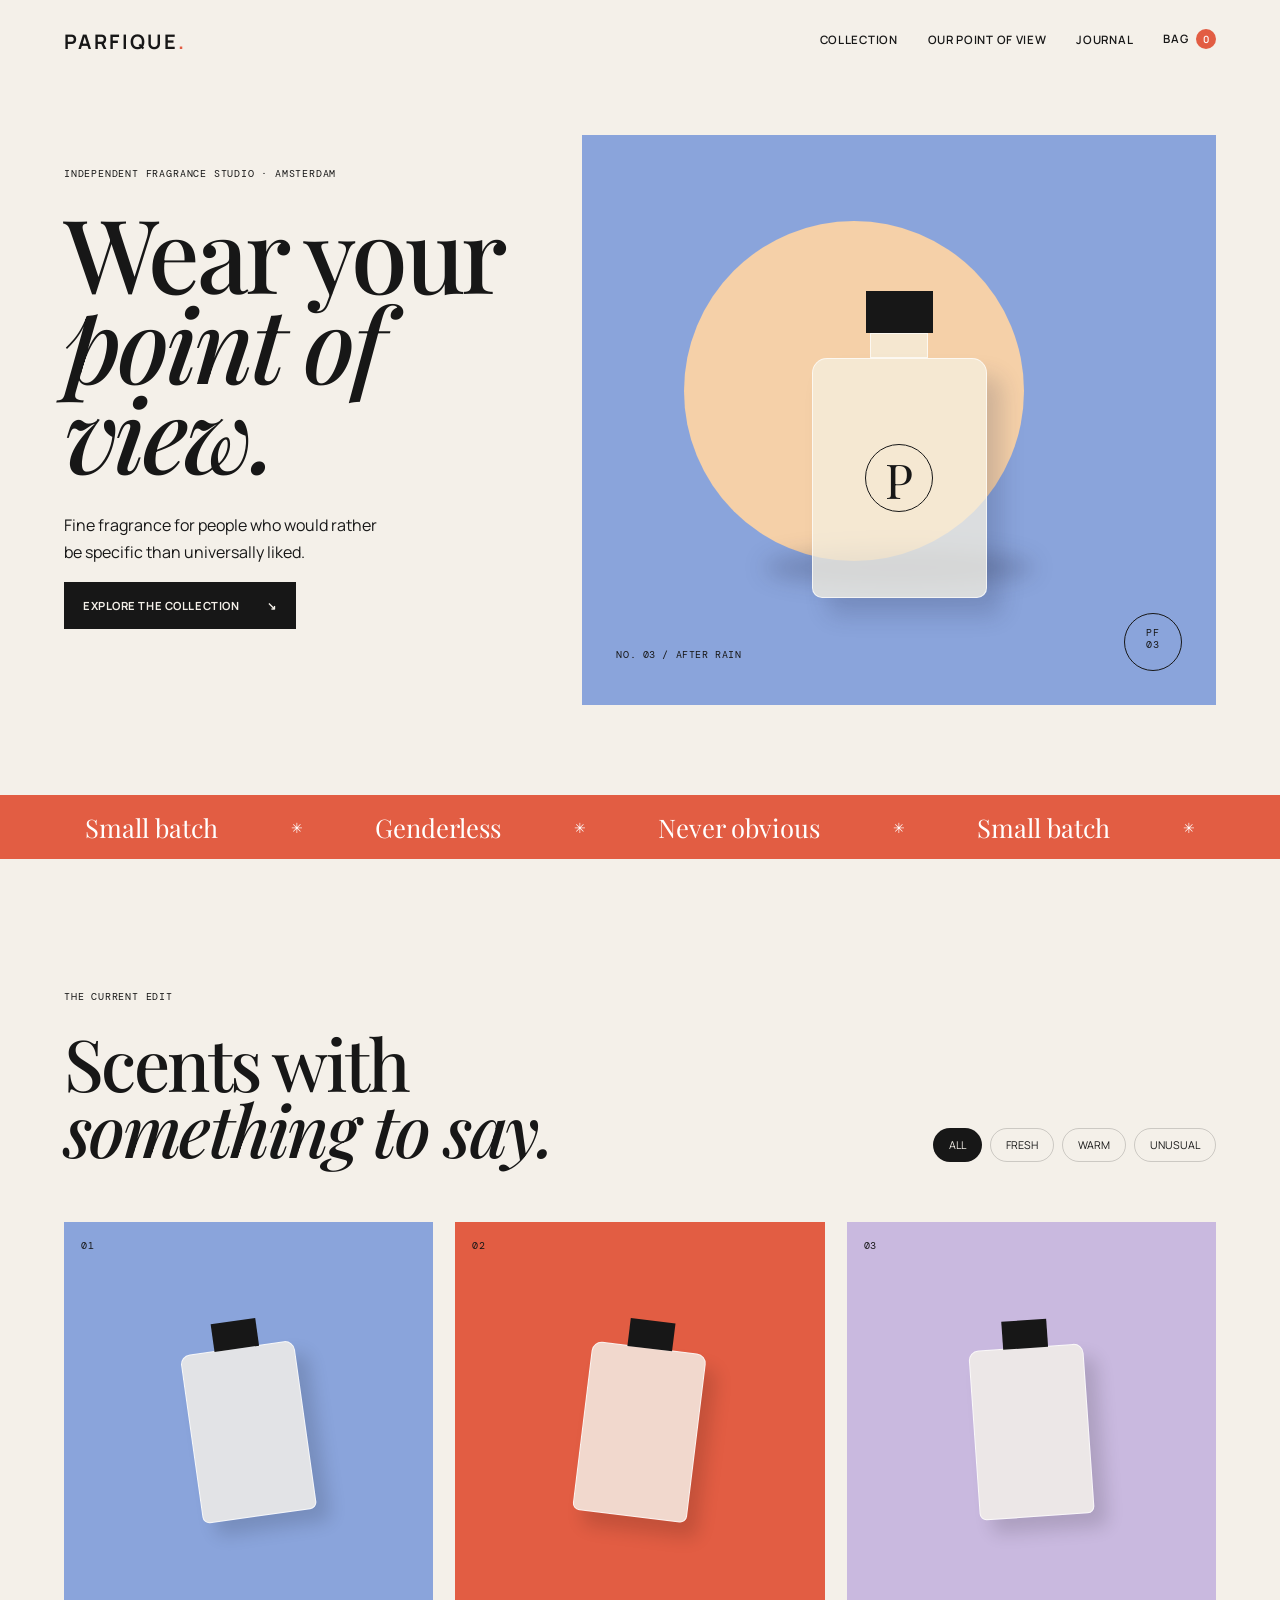
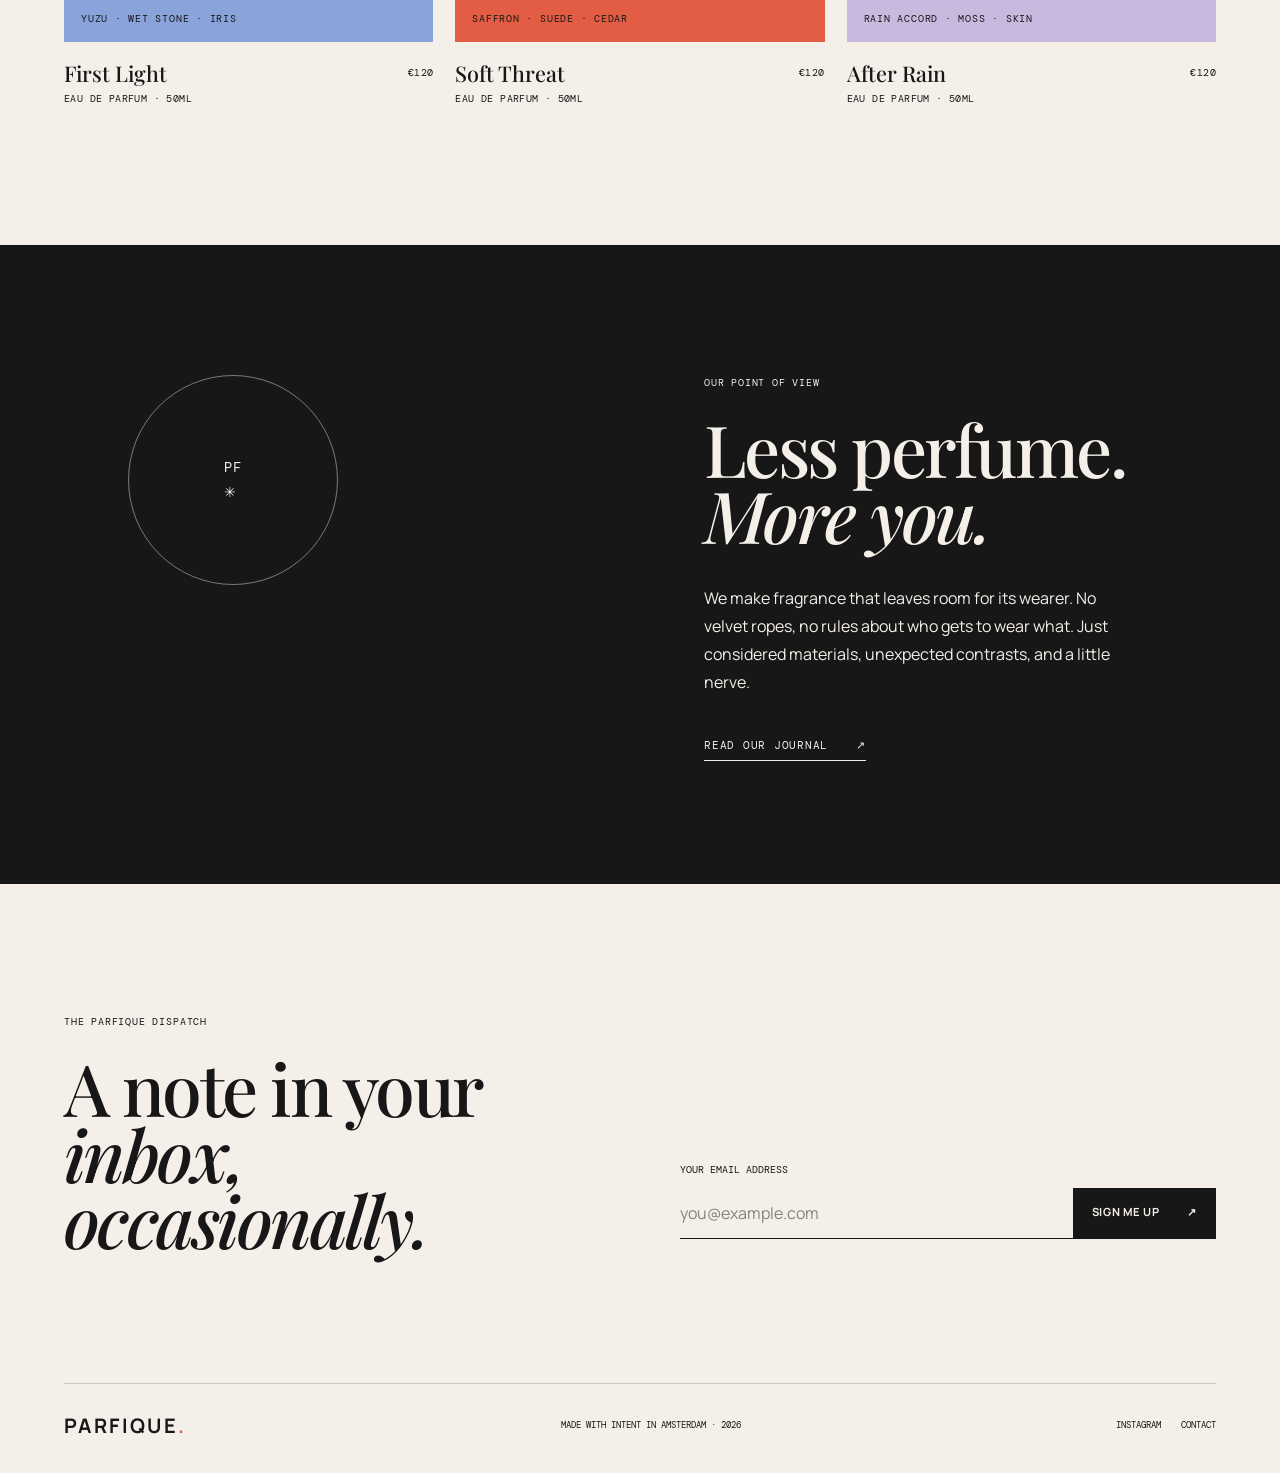
==== index.html @ e678796b "base edits" ====
<!doctype html>
<html lang="en">
  <head>
    <meta charset="UTF-8" />
    <meta name="viewport" content="width=device-width, initial-scale=1.0" />
    <meta name="description" content="Parfique creates expressive fragrances for the wonderfully particular." />
    <title>Parfique | Wear your point of view</title>
    <link rel="preconnect" href="https://fonts.googleapis.com" />
    <link rel="preconnect" href="https://fonts.gstatic.com" crossorigin />
    <link href="https://fonts.googleapis.com/css2?family=DM+Mono:wght@400;500&family=Manrope:wght@400;500;600;700&family=Playfair+Display:ital,wght@0,500;0,600;1,500;1,600&display=swap" rel="stylesheet" />
    <link rel="stylesheet" href="/styles.css" />
  </head>
  <body>
    <header class="site-header">
      <a class="wordmark" href="#top" aria-label="Parfique home">PARFIQUE<span>.</span></a>
      <button class="menu-toggle" type="button" aria-expanded="false" aria-controls="site-nav">Menu</button>
      <nav class="site-nav" id="site-nav" aria-label="Main navigation">
        <a href="#collection">Collection</a>
        <a href="#story">Our point of view</a>
        <a href="#journal">Journal</a>
        <a class="nav-bag" href="#collection" aria-label="View bag">Bag <span>0</span></a>
      </nav>
    </header>

    <main id="top">
      <section class="hero" aria-labelledby="hero-title">
        <div class="hero-copy">
          <p class="eyebrow">Independent fragrance studio · Amsterdam</p>
          <h1 id="hero-title">Wear your<br /><em>point of view.</em></h1>
          <p class="hero-intro">Fine fragrance for people who would rather be specific than universally liked.</p>
          <a class="button button-dark" href="#collection">Explore the collection <span>↘</span></a>
        </div>
        <div class="hero-art" aria-label="A sculptural Parfique fragrance bottle" role="img">
          <div class="sun-disc"></div>
          <div class="bottle-shadow"></div>
          <div class="bottle">
            <div class="bottle-cap"></div>
            <div class="bottle-neck"></div>
            <div class="bottle-body"><span>P</span></div>
          </div>
          <p class="art-caption">No. 03 / After rain</p>
          <span class="art-stamp">PF<br />03</span>
        </div>
      </section>

      <section class="ticker" aria-label="Parfique values">
        <div>Small batch</div><span>✳</span><div>Genderless</div><span>✳</span><div>Never obvious</div><span>✳</span><div>Small batch</div><span>✳</span>
      </section>

      <section class="collection section-shell" id="collection" aria-labelledby="collection-title">
        <div class="section-heading">
          <div>
            <p class="eyebrow">The current edit</p>
            <h2 id="collection-title">Scents with<br /><em>something to say.</em></h2>
          </div>
          <div class="filters" role="group" aria-label="Filter fragrances">
            <button class="filter-button is-active" type="button" data-filter="all">All</button>
            <button class="filter-button" type="button" data-filter="fresh">Fresh</button>
            <button class="filter-button" type="button" data-filter="warm">Warm</button>
            <button class="filter-button" type="button" data-filter="unusual">Unusual</button>
          </div>
        </div>
        <div class="product-grid">
          <article class="product-card" data-category="fresh unusual">
            <div class="product-image product-image-blue"><span class="product-number">01</span><div class="mini-bottle mini-bottle-blue"><i></i></div><span class="product-note">yuzu · wet stone · iris</span></div>
            <div class="product-info"><div><h3>First Light</h3><p>Eau de parfum · 50ml</p></div><strong>€120</strong></div>
          </article>
          <article class="product-card" data-category="warm">
            <div class="product-image product-image-red"><span class="product-number">02</span><div class="mini-bottle mini-bottle-red"><i></i></div><span class="product-note">saffron · suede · cedar</span></div>
            <div class="product-info"><div><h3>Soft Threat</h3><p>Eau de parfum · 50ml</p></div><strong>€120</strong></div>
          </article>
          <article class="product-card" data-category="fresh unusual">
            <div class="product-image product-image-lilac"><span class="product-number">03</span><div class="mini-bottle mini-bottle-lilac"><i></i></div><span class="product-note">rain accord · moss · skin</span></div>
            <div class="product-info"><div><h3>After Rain</h3><p>Eau de parfum · 50ml</p></div><strong>€120</strong></div>
          </article>
        </div>
      </section>

      <section class="manifesto" id="story" aria-labelledby="manifesto-title">
        <div class="manifesto-mark">PF<br />✳</div>
        <div class="manifesto-copy"><p class="eyebrow">Our point of view</p><h2 id="manifesto-title">Less perfume.<br /><em>More you.</em></h2><p>We make fragrance that leaves room for its wearer. No velvet ropes, no rules about who gets to wear what. Just considered materials, unexpected contrasts, and a little nerve.</p><a class="text-link" href="#journal">Read our journal <span>↗</span></a></div>
      </section>

      <section class="newsletter section-shell" id="journal" aria-labelledby="newsletter-title">
        <div><p class="eyebrow">The Parfique dispatch</p><h2 id="newsletter-title">A note in your<br /><em>inbox, occasionally.</em></h2></div>
        <form class="signup-form" id="signup-form"><label for="email">Your email address</label><div class="input-row"><input id="email" name="email" type="email" placeholder="you@example.com" required /><button class="button button-dark" type="submit">Sign me up <span>↗</span></button></div><p class="form-message" id="form-message" role="status"></p></form>
      </section>
    </main>

    <footer class="site-footer"><a class="wordmark" href="#top">PARFIQUE<span>.</span></a><p>Made with intent in Amsterdam · <span id="year"></span></p><div><a href="#top">Instagram</a><a href="#top">Contact</a></div></footer>
    <script type="module" src="/main.js"></script>
  </body>
</html>
---- styles.css ----
:root {
  --ink: #171717;
  --paper: #f4f0e9;
  --blue: #8aa4db;
  --red: #e25d43;
  --lilac: #c9b9df;
  --line: rgba(23, 23, 23, 0.18);
  --serif: 'Playfair Display', Georgia, serif;
  --sans: 'Manrope', Arial, sans-serif;
  --mono: 'DM Mono', monospace;
}

* { box-sizing: border-box; }
html { scroll-behavior: smooth; }
body { margin: 0; color: var(--ink); background: var(--paper); font-family: var(--sans); }
a { color: inherit; text-decoration: none; }
button, input { font: inherit; }
button { color: inherit; cursor: pointer; }
.site-header { align-items: center; display: flex; justify-content: space-between; padding: 28px 5vw; }
.wordmark { font-size: 1.25rem; font-weight: 700; letter-spacing: 0.12em; }
.wordmark span { color: var(--red); }
.site-nav { align-items: center; display: flex; gap: 30px; font-size: 0.72rem; font-weight: 600; letter-spacing: 0.06em; text-transform: uppercase; }
.site-nav a { border-bottom: 1px solid transparent; padding-bottom: 4px; }
.site-nav a:hover { border-color: var(--ink); }
.nav-bag span { align-items: center; background: var(--red); border-radius: 50%; color: white; display: inline-flex; font-size: 0.62rem; height: 20px; justify-content: center; margin-left: 5px; width: 20px; }
.menu-toggle { background: none; border: 0; display: none; font-size: 0.72rem; font-weight: 700; letter-spacing: 0.08em; text-transform: uppercase; }
.hero { display: grid; grid-template-columns: 0.9fr 1.1fr; min-height: 690px; padding: 52px 5vw 90px; }
.hero-copy { align-self: center; max-width: 550px; padding-bottom: 45px; }
.eyebrow { font-family: var(--mono); font-size: 0.63rem; letter-spacing: 0.08em; line-height: 1.5; margin: 0 0 26px; text-transform: uppercase; }
h1, h2, h3, p { margin-top: 0; }
h1, h2 { font-family: var(--serif); font-weight: 500; letter-spacing: -0.035em; }
h1 { font-size: clamp(4.4rem, 8vw, 8.8rem); line-height: 0.88; margin-bottom: 35px; }
h1 em, h2 em { font-weight: 500; }
.hero-intro { font-size: 1rem; line-height: 1.7; max-width: 320px; }
.button { border: 0; display: inline-flex; font-size: 0.7rem; font-weight: 700; gap: 28px; justify-content: space-between; letter-spacing: 0.05em; padding: 16px 19px; text-transform: uppercase; }
.button-dark { background: var(--ink); color: var(--paper); }
.button:hover { background: var(--red); color: white; }
.hero-art { align-items: center; background: var(--blue); display: flex; justify-content: center; min-height: 570px; overflow: hidden; position: relative; }
.sun-disc { background: #f5d0a8; border-radius: 50%; height: 340px; left: 16%; position: absolute; top: 15%; width: 340px; }
.bottle-shadow { background: rgba(28, 30, 50, 0.22); border-radius: 50%; bottom: 21%; filter: blur(11px); height: 35px; position: absolute; width: 270px; }
.bottle { position: relative; transform: translateY(24px); z-index: 1; }
.bottle-body { align-items: center; background: rgba(245, 240, 224, 0.76); border: 1px solid rgba(255,255,255,.7); border-radius: 15px 15px 10px 10px; box-shadow: 15px 18px 22px rgba(40,42,75,.18); display: flex; height: 240px; justify-content: center; width: 175px; }
.bottle-body span { border: 1px solid var(--ink); border-radius: 50%; font-family: var(--serif); font-size: 3rem; height: 68px; line-height: 68px; text-align: center; width: 68px; }
.bottle-neck { background: rgba(245, 240, 224, 0.72); border: 1px solid rgba(255,255,255,.7); height: 25px; margin: auto; width: 58px; }
.bottle-cap { background: var(--ink); height: 42px; margin: auto; width: 67px; }
.art-caption, .art-stamp { bottom: 34px; font-family: var(--mono); font-size: 0.6rem; letter-spacing: .06em; position: absolute; text-transform: uppercase; }
.art-caption { left: 34px; }.art-stamp { border: 1px solid var(--ink); border-radius: 50%; height: 58px; line-height: 1.25; padding-top: 13px; right: 34px; text-align: center; width: 58px; }
.ticker { align-items: center; background: var(--red); color: white; display: flex; font-family: var(--serif); font-size: clamp(1.1rem, 2vw, 1.6rem); gap: 30px; justify-content: space-around; overflow: hidden; padding: 15px 5vw; white-space: nowrap; }
.ticker span { font-family: var(--sans); font-size: .9rem; }
.section-shell { padding: 130px 5vw; }
.section-heading { align-items: end; display: flex; justify-content: space-between; margin-bottom: 60px; }
h2 { font-size: clamp(3rem, 5.6vw, 6.2rem); line-height: .92; margin-bottom: 0; }
.filters { display: flex; gap: 8px; }
.filter-button { background: transparent; border: 1px solid var(--line); border-radius: 30px; font-size: .67rem; padding: 9px 15px; text-transform: uppercase; }
.filter-button.is-active, .filter-button:hover { background: var(--ink); color: var(--paper); }
.product-grid { display: grid; gap: 22px; grid-template-columns: repeat(3, 1fr); }
.product-card[hidden] { display: none; }
.product-image { align-items: center; display: flex; height: 420px; justify-content: center; overflow: hidden; position: relative; }
.product-image-blue { background: var(--blue); }.product-image-red { background: var(--red); }.product-image-lilac { background: var(--lilac); }
.product-number, .product-note { font-family: var(--mono); font-size: .6rem; letter-spacing: .08em; position: absolute; text-transform: uppercase; }.product-number { left: 17px; top: 17px; }.product-note { bottom: 17px; left: 17px; }
.mini-bottle { background: rgba(244,240,233,.84); border: 1px solid rgba(255,255,255,.7); border-radius: 10px 10px 7px 7px; box-shadow: 12px 14px 18px rgba(0,0,0,.14); height: 170px; position: relative; width: 115px; }.mini-bottle i { background: var(--ink); display: block; height: 28px; margin: -28px auto 0; width: 45px; }.mini-bottle-blue { transform: rotate(-8deg); }.mini-bottle-red { transform: rotate(7deg); }.mini-bottle-lilac { transform: rotate(-4deg); }
.product-info { align-items: start; display: flex; justify-content: space-between; padding-top: 17px; }.product-info h3 { font-family: var(--serif); font-size: 1.35rem; font-weight: 500; margin-bottom: 5px; }.product-info p, .product-info strong { font-family: var(--mono); font-size: .62rem; letter-spacing: .04em; text-transform: uppercase; }.product-info strong { font-weight: 400; padding-top: 7px; }
.manifesto { background: var(--ink); color: var(--paper); display: grid; gap: 10vw; grid-template-columns: 1fr 1fr; padding: 130px 10vw; }.manifesto-mark { align-items: center; border: 1px solid rgba(244,240,233,.45); border-radius: 50%; display: flex; flex-direction: column; font-family: var(--mono); font-size: .9rem; height: 210px; justify-content: center; letter-spacing: .08em; line-height: 1.7; width: 210px; }.manifesto-copy { max-width: 520px; }.manifesto-copy p:not(.eyebrow) { font-size: 1rem; line-height: 1.75; margin: 36px 0; max-width: 430px; }.text-link { border-bottom: 1px solid var(--paper); font-family: var(--mono); font-size: .67rem; letter-spacing: .07em; padding-bottom: 8px; text-transform: uppercase; }.text-link span { margin-left: 20px; }
.newsletter { align-items: end; display: grid; gap: 80px; grid-template-columns: 1fr 1fr; }.signup-form label { display: block; font-family: var(--mono); font-size: .62rem; margin-bottom: 12px; text-transform: uppercase; }.input-row { border-bottom: 1px solid var(--ink); display: flex; }.input-row input { background: transparent; border: 0; flex: 1; min-width: 0; outline: 0; padding: 14px 0; }.input-row input::placeholder { color: rgba(23,23,23,.5); }.form-message { font-family: var(--mono); font-size: .62rem; margin: 14px 0 0; }
.site-footer { align-items: center; border-top: 1px solid var(--line); display: flex; justify-content: space-between; margin: 0 5vw; padding: 28px 0 34px; }.site-footer p, .site-footer div { font-family: var(--mono); font-size: .59rem; margin: 0; text-transform: uppercase; }.site-footer div { display: flex; gap: 20px; }
@media (max-width: 760px) { .site-header { padding: 22px 6vw; }.menu-toggle { display: block; }.site-nav { background: var(--paper); border-bottom: 1px solid var(--line); display: none; flex-direction: column; left: 0; padding: 22px 6vw; position: absolute; right: 0; top: 67px; z-index: 5; }.site-nav.is-open { display: flex; }.hero { display: block; padding: 45px 6vw 65px; }.hero-copy { padding: 0 0 55px; }.hero-art { min-height: 470px; }.sun-disc { height: 260px; width: 260px; }.section-shell { padding: 85px 6vw; }.section-heading { align-items: start; display: block; margin-bottom: 38px; }.filters { margin-top: 30px; overflow-x: auto; padding-bottom: 5px; }.product-grid { gap: 45px; grid-template-columns: 1fr; }.product-image { height: 390px; }.manifesto { display: block; padding: 85px 10vw; }.manifesto-mark { height: 130px; margin-bottom: 70px; width: 130px; }.newsletter { display: block; }.signup-form { margin-top: 48px; }.input-row { display: block; }.input-row input { display: block; width: 100%; }.input-row .button { width: 100%; }.site-footer { align-items: start; flex-direction: column; gap: 22px; margin: 0 6vw; }.ticker { gap: 18px; justify-content: start; } }
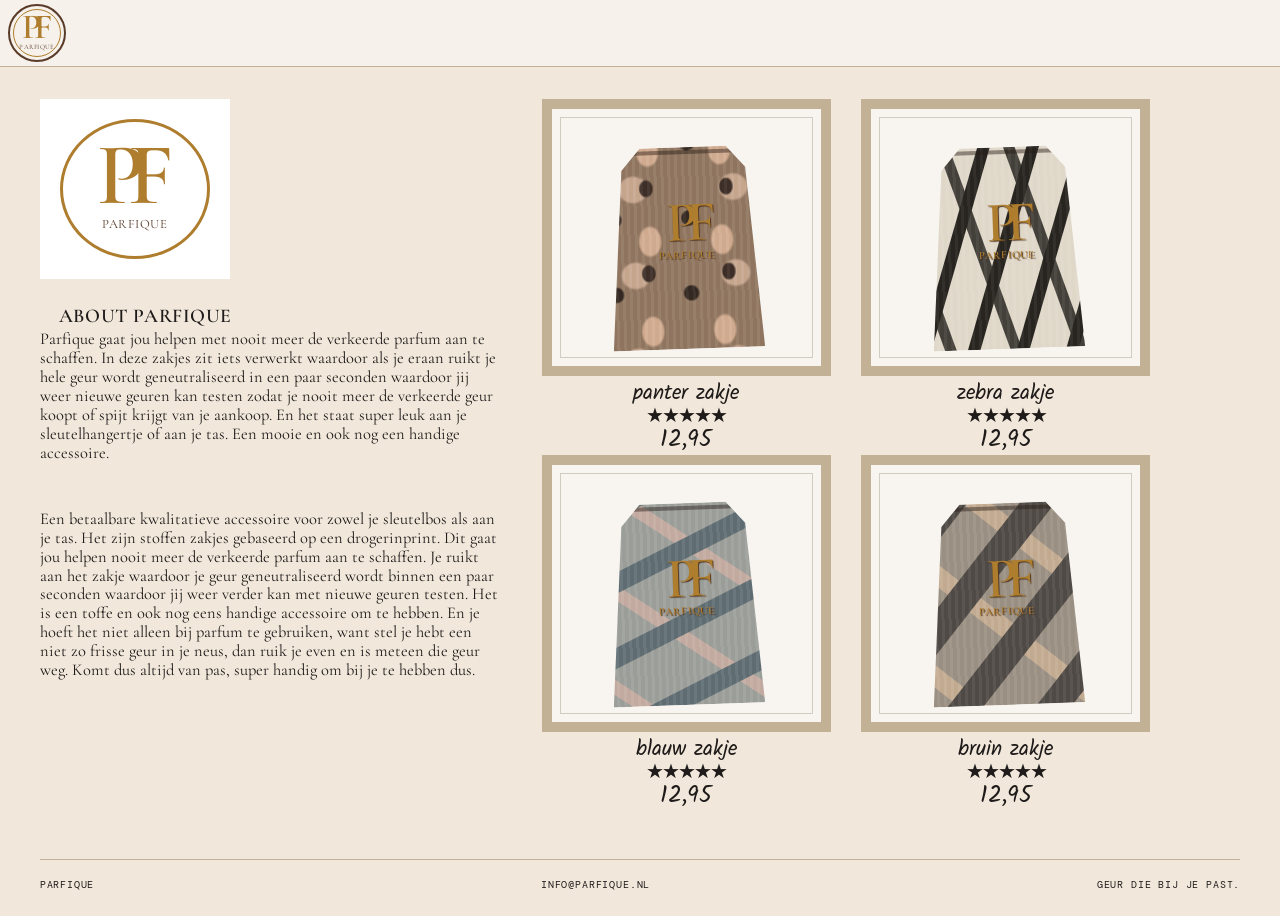
==== commit d14b2abb: "fix" ====
--- a/index.html
+++ b/index.html
@@ -1,93 +1,36 @@
 <!doctype html>
-<html lang="en">
+<html lang="nl">
   <head>
     <meta charset="UTF-8" />
     <meta name="viewport" content="width=device-width, initial-scale=1.0" />
-    <meta name="description" content="Parfique creates expressive fragrances for the wonderfully particular." />
-    <title>Parfique | Wear your point of view</title>
+    <meta name="description" content="Parfique geurzakjes: een betaalbare en stijlvolle oplossing voor ongewenste parfumgeuren." />
+    <title>Parfique | Geurzakjes</title>
     <link rel="preconnect" href="https://fonts.googleapis.com" />
     <link rel="preconnect" href="https://fonts.gstatic.com" crossorigin />
-    <link href="https://fonts.googleapis.com/css2?family=DM+Mono:wght@400;500&family=Manrope:wght@400;500;600;700&family=Playfair+Display:ital,wght@0,500;0,600;1,500;1,600&display=swap" rel="stylesheet" />
-    <link rel="stylesheet" href="/styles.css" />
+    <link href="https://fonts.googleapis.com/css2?family=Cormorant+Garamond:wght@500;600&family=DM+Mono:wght@400;500&family=Kalam:wght@400;700&display=swap" rel="stylesheet" />
+    <link rel="stylesheet" href="styles.css" />
   </head>
   <body>
     <header class="site-header">
-      <a class="wordmark" href="#top" aria-label="Parfique home">PARFIQUE<span>.</span></a>
-      <button class="menu-toggle" type="button" aria-expanded="false" aria-controls="site-nav">Menu</button>
-      <nav class="site-nav" id="site-nav" aria-label="Main navigation">
-        <a href="#collection">Collection</a>
-        <a href="#story">Our point of view</a>
-        <a href="#journal">Journal</a>
-        <a class="nav-bag" href="#collection" aria-label="View bag">Bag <span>0</span></a>
-      </nav>
+      <a class="logo" href="#top" aria-label="Parfique home"><span>PF</span><small>PARFIQUE</small></a>
     </header>
-
-    <main id="top">
-      <section class="hero" aria-labelledby="hero-title">
-        <div class="hero-copy">
-          <p class="eyebrow">Independent fragrance studio · Amsterdam</p>
-          <h1 id="hero-title">Wear your<br /><em>point of view.</em></h1>
-          <p class="hero-intro">Fine fragrance for people who would rather be specific than universally liked.</p>
-          <a class="button button-dark" href="#collection">Explore the collection <span>↘</span></a>
-        </div>
-        <div class="hero-art" aria-label="A sculptural Parfique fragrance bottle" role="img">
-          <div class="sun-disc"></div>
-          <div class="bottle-shadow"></div>
-          <div class="bottle">
-            <div class="bottle-cap"></div>
-            <div class="bottle-neck"></div>
-            <div class="bottle-body"><span>P</span></div>
-          </div>
-          <p class="art-caption">No. 03 / After rain</p>
-          <span class="art-stamp">PF<br />03</span>
+    <main class="catalogue" id="top">
+      <section class="about" aria-labelledby="about-title">
+        <div class="logo logo-large" aria-hidden="true"><span>PF</span><small>PARFIQUE</small></div>
+        <div class="about-copy">
+          <h1 id="about-title">ABOUT PARFIQUE</h1>
+          <p>Parfique gaat jou helpen met nooit meer de verkeerde parfum aan te schaffen. In deze zakjes zit iets verwerkt waardoor als je eraan ruikt je hele geur wordt geneutraliseerd in een paar seconden waardoor jij weer nieuwe geuren kan testen zodat je nooit meer de verkeerde geur koopt of spijt krijgt van je aankoop. En het staat super leuk aan je sleutelhangertje of aan je tas. Een mooie en ook nog een handige accessoire.</p>
+          <p>Een betaalbare kwalitatieve accessoire voor zowel je sleutelbos als aan je tas. Het zijn stoffen zakjes gebaseerd op een drogerinprint. Dit gaat jou helpen nooit meer de verkeerde parfum aan te schaffen. Je ruikt aan het zakje waardoor je geur geneutraliseerd wordt binnen een paar seconden waardoor jij weer verder kan met nieuwe geuren testen. Het is een toffe en ook nog eens handige accessoire om te hebben. En je hoeft het niet alleen bij parfum te gebruiken, want stel je hebt een niet zo frisse geur in je neus, dan ruik je even en is meteen die geur weg. Komt dus altijd van pas, super handig om bij je te hebben dus.</p>
         </div>
       </section>
-
-      <section class="ticker" aria-label="Parfique values">
-        <div>Small batch</div><span>✳</span><div>Genderless</div><span>✳</span><div>Never obvious</div><span>✳</span><div>Small batch</div><span>✳</span>
-      </section>
-
-      <section class="collection section-shell" id="collection" aria-labelledby="collection-title">
-        <div class="section-heading">
-          <div>
-            <p class="eyebrow">The current edit</p>
-            <h2 id="collection-title">Scents with<br /><em>something to say.</em></h2>
-          </div>
-          <div class="filters" role="group" aria-label="Filter fragrances">
-            <button class="filter-button is-active" type="button" data-filter="all">All</button>
-            <button class="filter-button" type="button" data-filter="fresh">Fresh</button>
-            <button class="filter-button" type="button" data-filter="warm">Warm</button>
-            <button class="filter-button" type="button" data-filter="unusual">Unusual</button>
-          </div>
-        </div>
-        <div class="product-grid">
-          <article class="product-card" data-category="fresh unusual">
-            <div class="product-image product-image-blue"><span class="product-number">01</span><div class="mini-bottle mini-bottle-blue"><i></i></div><span class="product-note">yuzu · wet stone · iris</span></div>
-            <div class="product-info"><div><h3>First Light</h3><p>Eau de parfum · 50ml</p></div><strong>€120</strong></div>
-          </article>
-          <article class="product-card" data-category="warm">
-            <div class="product-image product-image-red"><span class="product-number">02</span><div class="mini-bottle mini-bottle-red"><i></i></div><span class="product-note">saffron · suede · cedar</span></div>
-            <div class="product-info"><div><h3>Soft Threat</h3><p>Eau de parfum · 50ml</p></div><strong>€120</strong></div>
-          </article>
-          <article class="product-card" data-category="fresh unusual">
-            <div class="product-image product-image-lilac"><span class="product-number">03</span><div class="mini-bottle mini-bottle-lilac"><i></i></div><span class="product-note">rain accord · moss · skin</span></div>
-            <div class="product-info"><div><h3>After Rain</h3><p>Eau de parfum · 50ml</p></div><strong>€120</strong></div>
-          </article>
-        </div>
-      </section>
-
-      <section class="manifesto" id="story" aria-labelledby="manifesto-title">
-        <div class="manifesto-mark">PF<br />✳</div>
-        <div class="manifesto-copy"><p class="eyebrow">Our point of view</p><h2 id="manifesto-title">Less perfume.<br /><em>More you.</em></h2><p>We make fragrance that leaves room for its wearer. No velvet ropes, no rules about who gets to wear what. Just considered materials, unexpected contrasts, and a little nerve.</p><a class="text-link" href="#journal">Read our journal <span>↗</span></a></div>
-      </section>
-
-      <section class="newsletter section-shell" id="journal" aria-labelledby="newsletter-title">
-        <div><p class="eyebrow">The Parfique dispatch</p><h2 id="newsletter-title">A note in your<br /><em>inbox, occasionally.</em></h2></div>
-        <form class="signup-form" id="signup-form"><label for="email">Your email address</label><div class="input-row"><input id="email" name="email" type="email" placeholder="you@example.com" required /><button class="button button-dark" type="submit">Sign me up <span>↗</span></button></div><p class="form-message" id="form-message" role="status"></p></form>
+      <section class="products" id="producten" aria-label="Parfique geurzakjes">
+        <article class="product-card"><a href="#contact" class="product-link" data-product="panter zakje" aria-label="Bekijk panter zakje"><div class="product-frame"><div class="pouch pouch-panther"><span class="pouch-logo">PF<small>PARFIQUE</small></span></div></div><h2>panter zakje</h2><div class="rating" aria-label="5 van 5 sterren">★★★★★</div><p class="price">12,95</p></a></article>
+        <article class="product-card"><a href="#contact" class="product-link" data-product="zebra zakje" aria-label="Bekijk zebra zakje"><div class="product-frame"><div class="pouch pouch-zebra"><span class="pouch-logo">PF<small>PARFIQUE</small></span></div></div><h2>zebra zakje</h2><div class="rating" aria-label="5 van 5 sterren">★★★★★</div><p class="price">12,95</p></a></article>
+        <article class="product-card"><a href="#contact" class="product-link" data-product="blauw zakje" aria-label="Bekijk blauw zakje"><div class="product-frame"><div class="pouch pouch-blue"><span class="pouch-logo">PF<small>PARFIQUE</small></span></div></div><h2>blauw zakje</h2><div class="rating" aria-label="5 van 5 sterren">★★★★★</div><p class="price">12,95</p></a></article>
+        <article class="product-card"><a href="#contact" class="product-link" data-product="bruin zakje" aria-label="Bekijk bruin zakje"><div class="product-frame"><div class="pouch pouch-brown"><span class="pouch-logo">PF<small>PARFIQUE</small></span></div></div><h2>bruin zakje</h2><div class="rating" aria-label="5 van 5 sterren">★★★★★</div><p class="price">12,95</p></a></article>
       </section>
     </main>
-
-    <footer class="site-footer"><a class="wordmark" href="#top">PARFIQUE<span>.</span></a><p>Made with intent in Amsterdam · <span id="year"></span></p><div><a href="#top">Instagram</a><a href="#top">Contact</a></div></footer>
-    <script type="module" src="/main.js"></script>
+    <footer class="site-footer" id="contact"><span>PARFIQUE</span><a href="mailto:info@parfique.nl">info@parfique.nl</a><span id="selection-message">Geur die bij je past.</span></footer>
+    <script src="main.js"></script>
   </body>
 </html>
--- a/styles.css
+++ b/styles.css
@@ -1,66 +1,49 @@
 :root {
-  --ink: #171717;
-  --paper: #f4f0e9;
-  --blue: #8aa4db;
-  --red: #e25d43;
-  --lilac: #c9b9df;
-  --line: rgba(23, 23, 23, 0.18);
-  --serif: 'Playfair Display', Georgia, serif;
-  --sans: 'Manrope', Arial, sans-serif;
+  --cream: #f1e7da;
+  --paper: #f8f5f1;
+  --ink: #1e1b1a;
+  --brown: #5a3b2a;
+  --gold: #ae7d2e;
+  --frame: #c3b196;
+  --script: 'Kalam', 'Brush Script MT', cursive;
+  --serif: 'Cormorant Garamond', Georgia, serif;
   --mono: 'DM Mono', monospace;
 }
-
 * { box-sizing: border-box; }
 html { scroll-behavior: smooth; }
-body { margin: 0; color: var(--ink); background: var(--paper); font-family: var(--sans); }
+body { background: var(--cream); color: var(--ink); margin: 0; }
 a { color: inherit; text-decoration: none; }
-button, input { font: inherit; }
-button { color: inherit; cursor: pointer; }
-.site-header { align-items: center; display: flex; justify-content: space-between; padding: 28px 5vw; }
-.wordmark { font-size: 1.25rem; font-weight: 700; letter-spacing: 0.12em; }
-.wordmark span { color: var(--red); }
-.site-nav { align-items: center; display: flex; gap: 30px; font-size: 0.72rem; font-weight: 600; letter-spacing: 0.06em; text-transform: uppercase; }
-.site-nav a { border-bottom: 1px solid transparent; padding-bottom: 4px; }
-.site-nav a:hover { border-color: var(--ink); }
-.nav-bag span { align-items: center; background: var(--red); border-radius: 50%; color: white; display: inline-flex; font-size: 0.62rem; height: 20px; justify-content: center; margin-left: 5px; width: 20px; }
-.menu-toggle { background: none; border: 0; display: none; font-size: 0.72rem; font-weight: 700; letter-spacing: 0.08em; text-transform: uppercase; }
-.hero { display: grid; grid-template-columns: 0.9fr 1.1fr; min-height: 690px; padding: 52px 5vw 90px; }
-.hero-copy { align-self: center; max-width: 550px; padding-bottom: 45px; }
-.eyebrow { font-family: var(--mono); font-size: 0.63rem; letter-spacing: 0.08em; line-height: 1.5; margin: 0 0 26px; text-transform: uppercase; }
-h1, h2, h3, p { margin-top: 0; }
-h1, h2 { font-family: var(--serif); font-weight: 500; letter-spacing: -0.035em; }
-h1 { font-size: clamp(4.4rem, 8vw, 8.8rem); line-height: 0.88; margin-bottom: 35px; }
-h1 em, h2 em { font-weight: 500; }
-.hero-intro { font-size: 1rem; line-height: 1.7; max-width: 320px; }
-.button { border: 0; display: inline-flex; font-size: 0.7rem; font-weight: 700; gap: 28px; justify-content: space-between; letter-spacing: 0.05em; padding: 16px 19px; text-transform: uppercase; }
-.button-dark { background: var(--ink); color: var(--paper); }
-.button:hover { background: var(--red); color: white; }
-.hero-art { align-items: center; background: var(--blue); display: flex; justify-content: center; min-height: 570px; overflow: hidden; position: relative; }
-.sun-disc { background: #f5d0a8; border-radius: 50%; height: 340px; left: 16%; position: absolute; top: 15%; width: 340px; }
-.bottle-shadow { background: rgba(28, 30, 50, 0.22); border-radius: 50%; bottom: 21%; filter: blur(11px); height: 35px; position: absolute; width: 270px; }
-.bottle { position: relative; transform: translateY(24px); z-index: 1; }
-.bottle-body { align-items: center; background: rgba(245, 240, 224, 0.76); border: 1px solid rgba(255,255,255,.7); border-radius: 15px 15px 10px 10px; box-shadow: 15px 18px 22px rgba(40,42,75,.18); display: flex; height: 240px; justify-content: center; width: 175px; }
-.bottle-body span { border: 1px solid var(--ink); border-radius: 50%; font-family: var(--serif); font-size: 3rem; height: 68px; line-height: 68px; text-align: center; width: 68px; }
-.bottle-neck { background: rgba(245, 240, 224, 0.72); border: 1px solid rgba(255,255,255,.7); height: 25px; margin: auto; width: 58px; }
-.bottle-cap { background: var(--ink); height: 42px; margin: auto; width: 67px; }
-.art-caption, .art-stamp { bottom: 34px; font-family: var(--mono); font-size: 0.6rem; letter-spacing: .06em; position: absolute; text-transform: uppercase; }
-.art-caption { left: 34px; }.art-stamp { border: 1px solid var(--ink); border-radius: 50%; height: 58px; line-height: 1.25; padding-top: 13px; right: 34px; text-align: center; width: 58px; }
-.ticker { align-items: center; background: var(--red); color: white; display: flex; font-family: var(--serif); font-size: clamp(1.1rem, 2vw, 1.6rem); gap: 30px; justify-content: space-around; overflow: hidden; padding: 15px 5vw; white-space: nowrap; }
-.ticker span { font-family: var(--sans); font-size: .9rem; }
-.section-shell { padding: 130px 5vw; }
-.section-heading { align-items: end; display: flex; justify-content: space-between; margin-bottom: 60px; }
-h2 { font-size: clamp(3rem, 5.6vw, 6.2rem); line-height: .92; margin-bottom: 0; }
-.filters { display: flex; gap: 8px; }
-.filter-button { background: transparent; border: 1px solid var(--line); border-radius: 30px; font-size: .67rem; padding: 9px 15px; text-transform: uppercase; }
-.filter-button.is-active, .filter-button:hover { background: var(--ink); color: var(--paper); }
-.product-grid { display: grid; gap: 22px; grid-template-columns: repeat(3, 1fr); }
-.product-card[hidden] { display: none; }
-.product-image { align-items: center; display: flex; height: 420px; justify-content: center; overflow: hidden; position: relative; }
-.product-image-blue { background: var(--blue); }.product-image-red { background: var(--red); }.product-image-lilac { background: var(--lilac); }
-.product-number, .product-note { font-family: var(--mono); font-size: .6rem; letter-spacing: .08em; position: absolute; text-transform: uppercase; }.product-number { left: 17px; top: 17px; }.product-note { bottom: 17px; left: 17px; }
-.mini-bottle { background: rgba(244,240,233,.84); border: 1px solid rgba(255,255,255,.7); border-radius: 10px 10px 7px 7px; box-shadow: 12px 14px 18px rgba(0,0,0,.14); height: 170px; position: relative; width: 115px; }.mini-bottle i { background: var(--ink); display: block; height: 28px; margin: -28px auto 0; width: 45px; }.mini-bottle-blue { transform: rotate(-8deg); }.mini-bottle-red { transform: rotate(7deg); }.mini-bottle-lilac { transform: rotate(-4deg); }
-.product-info { align-items: start; display: flex; justify-content: space-between; padding-top: 17px; }.product-info h3 { font-family: var(--serif); font-size: 1.35rem; font-weight: 500; margin-bottom: 5px; }.product-info p, .product-info strong { font-family: var(--mono); font-size: .62rem; letter-spacing: .04em; text-transform: uppercase; }.product-info strong { font-weight: 400; padding-top: 7px; }
-.manifesto { background: var(--ink); color: var(--paper); display: grid; gap: 10vw; grid-template-columns: 1fr 1fr; padding: 130px 10vw; }.manifesto-mark { align-items: center; border: 1px solid rgba(244,240,233,.45); border-radius: 50%; display: flex; flex-direction: column; font-family: var(--mono); font-size: .9rem; height: 210px; justify-content: center; letter-spacing: .08em; line-height: 1.7; width: 210px; }.manifesto-copy { max-width: 520px; }.manifesto-copy p:not(.eyebrow) { font-size: 1rem; line-height: 1.75; margin: 36px 0; max-width: 430px; }.text-link { border-bottom: 1px solid var(--paper); font-family: var(--mono); font-size: .67rem; letter-spacing: .07em; padding-bottom: 8px; text-transform: uppercase; }.text-link span { margin-left: 20px; }
-.newsletter { align-items: end; display: grid; gap: 80px; grid-template-columns: 1fr 1fr; }.signup-form label { display: block; font-family: var(--mono); font-size: .62rem; margin-bottom: 12px; text-transform: uppercase; }.input-row { border-bottom: 1px solid var(--ink); display: flex; }.input-row input { background: transparent; border: 0; flex: 1; min-width: 0; outline: 0; padding: 14px 0; }.input-row input::placeholder { color: rgba(23,23,23,.5); }.form-message { font-family: var(--mono); font-size: .62rem; margin: 14px 0 0; }
-.site-footer { align-items: center; border-top: 1px solid var(--line); display: flex; justify-content: space-between; margin: 0 5vw; padding: 28px 0 34px; }.site-footer p, .site-footer div { font-family: var(--mono); font-size: .59rem; margin: 0; text-transform: uppercase; }.site-footer div { display: flex; gap: 20px; }
-@media (max-width: 760px) { .site-header { padding: 22px 6vw; }.menu-toggle { display: block; }.site-nav { background: var(--paper); border-bottom: 1px solid var(--line); display: none; flex-direction: column; left: 0; padding: 22px 6vw; position: absolute; right: 0; top: 67px; z-index: 5; }.site-nav.is-open { display: flex; }.hero { display: block; padding: 45px 6vw 65px; }.hero-copy { padding: 0 0 55px; }.hero-art { min-height: 470px; }.sun-disc { height: 260px; width: 260px; }.section-shell { padding: 85px 6vw; }.section-heading { align-items: start; display: block; margin-bottom: 38px; }.filters { margin-top: 30px; overflow-x: auto; padding-bottom: 5px; }.product-grid { gap: 45px; grid-template-columns: 1fr; }.product-image { height: 390px; }.manifesto { display: block; padding: 85px 10vw; }.manifesto-mark { height: 130px; margin-bottom: 70px; width: 130px; }.newsletter { display: block; }.signup-form { margin-top: 48px; }.input-row { display: block; }.input-row input { display: block; width: 100%; }.input-row .button { width: 100%; }.site-footer { align-items: start; flex-direction: column; gap: 22px; margin: 0 6vw; }.ticker { gap: 18px; justify-content: start; } }
+.site-header { align-items: center; background: rgba(248, 245, 241, .72); border-bottom: 1px solid var(--frame); display: flex; height: 67px; padding-left: 8px; }
+.logo { align-items: center; border: 2px solid var(--brown); border-radius: 50%; display: inline-flex; flex-direction: column; height: 58px; justify-content: center; position: relative; width: 58px; }
+.logo::before { border: 1px solid var(--gold); border-radius: 50%; content: ''; inset: 3px; position: absolute; }
+.logo span { color: var(--gold); font-family: var(--serif); font-size: 2.2rem; font-weight: 600; letter-spacing: -.2em; line-height: .68; margin-left: -.18em; position: relative; z-index: 1; }
+.logo small { color: var(--brown); font-family: var(--serif); font-size: .42rem; letter-spacing: .04em; margin-top: 5px; position: relative; z-index: 1; }
+.catalogue { display: grid; gap: 3.1vw; grid-template-columns: minmax(410px, .95fr) minmax(540px, 1.25fr); max-width: 1190px; padding: 32px 3.1vw 52px; }
+.about { padding-top: 0; }
+.logo-large { background: white; border: 0; border-radius: 0; height: 180px; margin: 0 auto 25px; width: 190px; }
+.logo-large::before { border-width: 3px; inset: 20px; }
+.logo-large span { font-size: 5.5rem; }
+.logo-large small { font-size: .8rem; margin-top: 10px; }
+.about-copy h1 { font-family: var(--serif); font-size: 1.22rem; font-weight: 600; letter-spacing: .03em; margin: 0 0 2px 1.2rem; }
+.about-copy p { font-family: var(--serif); font-size: 1.03rem; line-height: 1.15; margin: 0 0 47px; }
+.products { display: grid; gap: 4px 30px; grid-template-columns: repeat(2, minmax(220px, 1fr)); }
+.product-card { min-width: 0; text-align: center; }
+.product-frame { background: var(--paper); border: 10px solid var(--frame); height: 277px; overflow: hidden; position: relative; }
+.product-frame::after { border: 1px solid rgba(98, 76, 54, .25); content: ''; inset: 8px; pointer-events: none; position: absolute; }
+.pouch { clip-path: polygon(14% 17%, 25% 8%, 75% 8%, 86% 17%, 94% 92%, 6% 92%); height: 240px; margin: 19px auto 0; overflow: hidden; position: relative; transform: rotate(-2deg); width: 172px; }
+.pouch::before { background: repeating-linear-gradient(90deg, rgba(255,255,255,.32) 0 3px, transparent 3px 7px); content: ''; inset: 0; mix-blend-mode: soft-light; opacity: .55; position: absolute; }
+.pouch::after { border-top: 4px solid rgba(38,28,22,.45); content: ''; left: 14%; position: absolute; right: 14%; top: 22px; }
+.pouch-panther { background-color: #8f755f; background-image: radial-gradient(ellipse at 20% 20%, #332922 0 8%, transparent 10%), radial-gradient(ellipse at 60% 70%, #3d2f27 0 9%, transparent 11%), radial-gradient(ellipse at 70% 25%, #d0aa8e 0 14%, transparent 17%), radial-gradient(ellipse at 35% 70%, #c6a58d 0 14%, transparent 17%); background-size: 75px 75px, 80px 85px, 72px 90px, 100px 86px; }
+.pouch-zebra { background-color: #dfd7c8; background-image: repeating-linear-gradient(108deg, transparent 0 16px, #282521 17px 28px, transparent 29px 47px), repeating-linear-gradient(72deg, transparent 0 26px, rgba(40,37,33,.85) 27px 37px, transparent 38px 62px); }
+.pouch-blue { background-color: #9b9d99; background-image: repeating-linear-gradient(155deg, transparent 0 18px, #5f6d72 19px 37px, transparent 38px 67px), repeating-linear-gradient(35deg, transparent 0 32px, #c2aaa0 33px 45px, transparent 46px 80px); }
+.pouch-brown { background-color: #998f82; background-image: repeating-linear-gradient(130deg, transparent 0 22px, #4f4a45 23px 50px, transparent 51px 69px), repeating-linear-gradient(40deg, transparent 0 37px, #c2aa91 38px 55px, transparent 56px 81px); }
+.pouch-logo { align-items: center; color: var(--gold); display: flex; flex-direction: column; font-family: var(--serif); font-size: 3.55rem; font-weight: 600; left: 50%; letter-spacing: -.2em; line-height: .7; position: absolute; text-shadow: 1px 1px 1px #4b321f; top: 43%; transform: translate(-50%, -50%); z-index: 1; }
+.pouch-logo small { color: var(--gold); font-size: .68rem; letter-spacing: .03em; margin-left: .12em; margin-top: 8px; white-space: nowrap; }
+.product-card h2 { font-family: var(--script); font-size: 1.3rem; font-weight: 400; line-height: 1; margin: 8px 0 0; }
+.rating { font-family: Georgia, serif; font-size: 1.28rem; letter-spacing: -2px; line-height: 1; }
+.price { font-family: var(--script); font-size: 1.5rem; line-height: .9; margin: 4px 0 0; }
+.product-link { display: block; transition: transform .2s ease; }
+.product-link:hover { transform: translateY(-3px); }
+.site-footer { border-top: 1px solid var(--frame); display: flex; font-family: var(--mono); font-size: .65rem; justify-content: space-between; letter-spacing: .08em; margin: 0 3.1vw; padding: 18px 0 25px; text-transform: uppercase; }
+@media (max-width: 800px) { .catalogue { display: block; padding: 25px 6vw 45px; }.about { margin-bottom: 44px; }.about-copy p { font-size: 1rem; margin-bottom: 30px; }.products { gap: 28px 14px; }.product-frame { border-width: 7px; height: 220px; }.pouch { height: 190px; margin-top: 13px; width: 138px; }.pouch-logo { font-size: 2.8rem; }.pouch-logo small { font-size: .52rem; }.site-footer { align-items: flex-start; flex-direction: column; gap: 12px; margin: 0 6vw; } }
+@media (max-width: 430px) { .products { grid-template-columns: 1fr; }.product-frame { height: 300px; }.pouch { height: 265px; width: 190px; }.pouch-logo { font-size: 4rem; } }
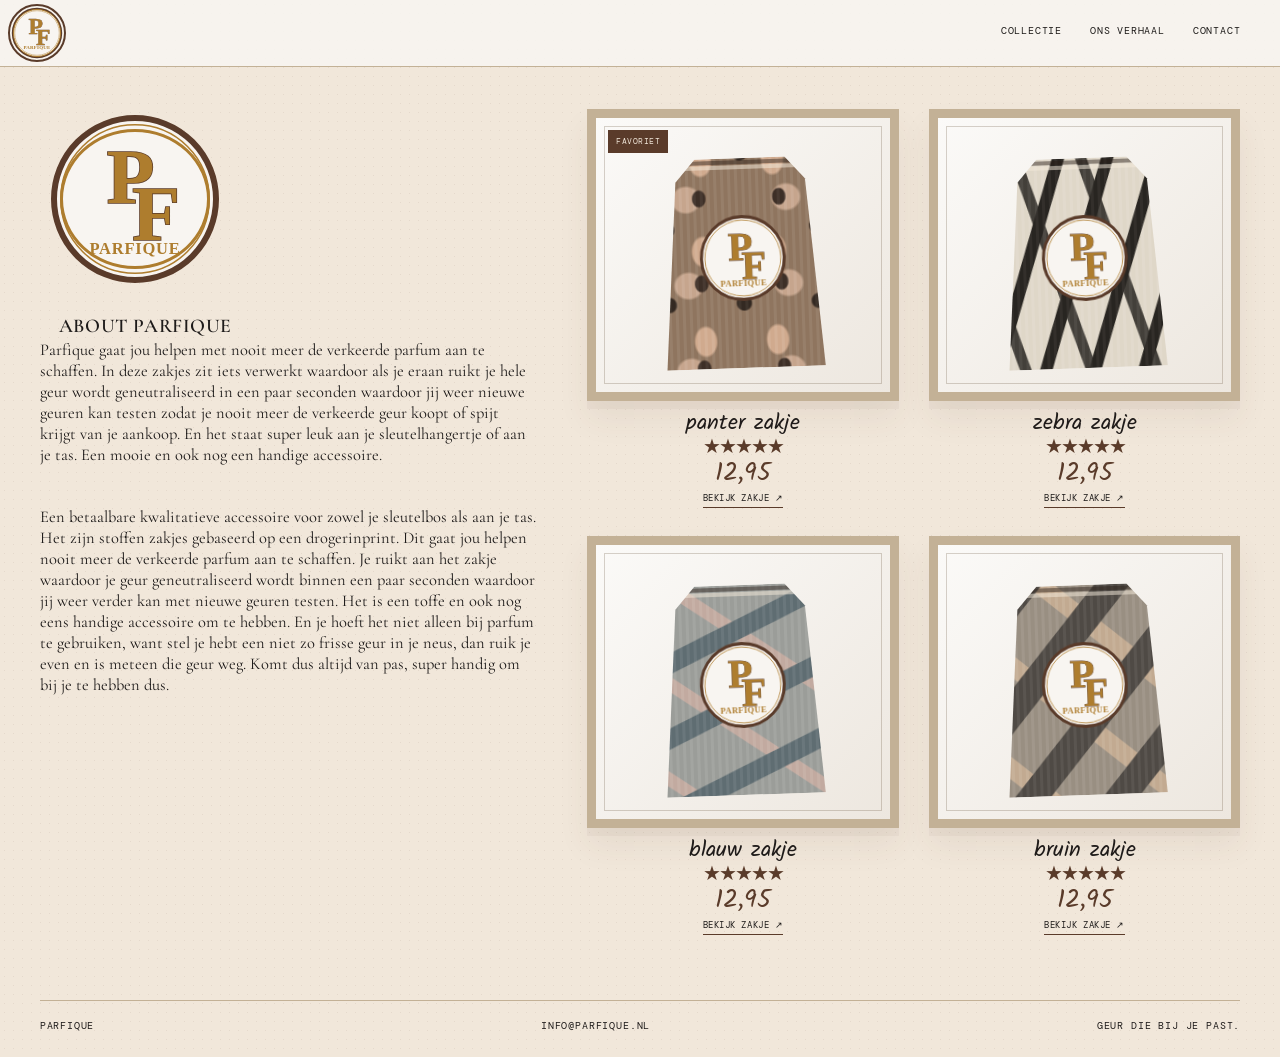
==== commit 4fda77c7: "fix photos" ====
--- a/index.html
+++ b/index.html
@@ -12,11 +12,12 @@
   </head>
   <body>
     <header class="site-header">
-      <a class="logo" href="#top" aria-label="Parfique home"><span>PF</span><small>PARFIQUE</small></a>
+      <a class="logo" href="#top" aria-label="Parfique home"><img src="assets/parfique-logo.svg" alt="Parfique" /></a>
+      <nav class="site-nav" aria-label="Hoofdnavigatie"><a href="index.html">Collectie</a><a href="about.html">Ons verhaal</a><a href="contact.html">Contact</a></nav>
     </header>
     <main class="catalogue" id="top">
       <section class="about" aria-labelledby="about-title">
-        <div class="logo logo-large" aria-hidden="true"><span>PF</span><small>PARFIQUE</small></div>
+        <div class="logo logo-large" aria-hidden="true"><img src="assets/parfique-logo.svg" alt="" /></div>
         <div class="about-copy">
           <h1 id="about-title">ABOUT PARFIQUE</h1>
           <p>Parfique gaat jou helpen met nooit meer de verkeerde parfum aan te schaffen. In deze zakjes zit iets verwerkt waardoor als je eraan ruikt je hele geur wordt geneutraliseerd in een paar seconden waardoor jij weer nieuwe geuren kan testen zodat je nooit meer de verkeerde geur koopt of spijt krijgt van je aankoop. En het staat super leuk aan je sleutelhangertje of aan je tas. Een mooie en ook nog een handige accessoire.</p>
@@ -24,10 +25,10 @@
         </div>
       </section>
       <section class="products" id="producten" aria-label="Parfique geurzakjes">
-        <article class="product-card"><a href="#contact" class="product-link" data-product="panter zakje" aria-label="Bekijk panter zakje"><div class="product-frame"><div class="pouch pouch-panther"><span class="pouch-logo">PF<small>PARFIQUE</small></span></div></div><h2>panter zakje</h2><div class="rating" aria-label="5 van 5 sterren">★★★★★</div><p class="price">12,95</p></a></article>
-        <article class="product-card"><a href="#contact" class="product-link" data-product="zebra zakje" aria-label="Bekijk zebra zakje"><div class="product-frame"><div class="pouch pouch-zebra"><span class="pouch-logo">PF<small>PARFIQUE</small></span></div></div><h2>zebra zakje</h2><div class="rating" aria-label="5 van 5 sterren">★★★★★</div><p class="price">12,95</p></a></article>
-        <article class="product-card"><a href="#contact" class="product-link" data-product="blauw zakje" aria-label="Bekijk blauw zakje"><div class="product-frame"><div class="pouch pouch-blue"><span class="pouch-logo">PF<small>PARFIQUE</small></span></div></div><h2>blauw zakje</h2><div class="rating" aria-label="5 van 5 sterren">★★★★★</div><p class="price">12,95</p></a></article>
-        <article class="product-card"><a href="#contact" class="product-link" data-product="bruin zakje" aria-label="Bekijk bruin zakje"><div class="product-frame"><div class="pouch pouch-brown"><span class="pouch-logo">PF<small>PARFIQUE</small></span></div></div><h2>bruin zakje</h2><div class="rating" aria-label="5 van 5 sterren">★★★★★</div><p class="price">12,95</p></a></article>
+        <article class="product-card"><a href="product.html?item=panter" class="product-link" data-product="panter zakje" aria-label="Bekijk panter zakje"><div class="product-frame"><span class="product-badge">favoriet</span><div class="pouch pouch-panther"><img class="pouch-logo" src="assets/parfique-logo.svg" alt="Parfique" /></div></div><h2>panter zakje</h2><div class="rating" aria-label="5 van 5 sterren">★★★★★</div><p class="price">12,95</p><span class="card-action">bekijk zakje ↗</span></a></article>
+        <article class="product-card"><a href="product.html?item=zebra" class="product-link" data-product="zebra zakje" aria-label="Bekijk zebra zakje"><div class="product-frame"><div class="pouch pouch-zebra"><img class="pouch-logo" src="assets/parfique-logo.svg" alt="Parfique" /></div></div><h2>zebra zakje</h2><div class="rating" aria-label="5 van 5 sterren">★★★★★</div><p class="price">12,95</p><span class="card-action">bekijk zakje ↗</span></a></article>
+        <article class="product-card"><a href="product.html?item=blauw" class="product-link" data-product="blauw zakje" aria-label="Bekijk blauw zakje"><div class="product-frame"><div class="pouch pouch-blue"><img class="pouch-logo" src="assets/parfique-logo.svg" alt="Parfique" /></div></div><h2>blauw zakje</h2><div class="rating" aria-label="5 van 5 sterren">★★★★★</div><p class="price">12,95</p><span class="card-action">bekijk zakje ↗</span></a></article>
+        <article class="product-card"><a href="product.html?item=bruin" class="product-link" data-product="bruin zakje" aria-label="Bekijk bruin zakje"><div class="product-frame"><div class="pouch pouch-brown"><img class="pouch-logo" src="assets/parfique-logo.svg" alt="Parfique" /></div></div><h2>bruin zakje</h2><div class="rating" aria-label="5 van 5 sterren">★★★★★</div><p class="price">12,95</p><span class="card-action">bekijk zakje ↗</span></a></article>
       </section>
     </main>
     <footer class="site-footer" id="contact"><span>PARFIQUE</span><a href="mailto:info@parfique.nl">info@parfique.nl</a><span id="selection-message">Geur die bij je past.</span></footer>
--- a/styles.css
+++ b/styles.css
@@ -11,39 +11,65 @@
 }
 * { box-sizing: border-box; }
 html { scroll-behavior: smooth; }
-body { background: var(--cream); color: var(--ink); margin: 0; }
+body { background: var(--cream); background-image: radial-gradient(rgba(90, 59, 42, .08) .7px, transparent .7px); background-size: 9px 9px; color: var(--ink); margin: 0; }
 a { color: inherit; text-decoration: none; }
-.site-header { align-items: center; background: rgba(248, 245, 241, .72); border-bottom: 1px solid var(--frame); display: flex; height: 67px; padding-left: 8px; }
-.logo { align-items: center; border: 2px solid var(--brown); border-radius: 50%; display: inline-flex; flex-direction: column; height: 58px; justify-content: center; position: relative; width: 58px; }
+.site-header { align-items: center; background: rgba(248, 245, 241, .88); border-bottom: 1px solid var(--frame); display: flex; height: 67px; justify-content: space-between; padding: 0 3.1vw 0 8px; position: sticky; top: 0; z-index: 10; }
+.logo { align-items: center; border: 2px solid var(--brown); border-radius: 50%; display: inline-flex; flex: 0 0 58px; flex-direction: column; height: 58px; justify-content: center; overflow: hidden; position: relative; width: 58px; }
 .logo::before { border: 1px solid var(--gold); border-radius: 50%; content: ''; inset: 3px; position: absolute; }
-.logo span { color: var(--gold); font-family: var(--serif); font-size: 2.2rem; font-weight: 600; letter-spacing: -.2em; line-height: .68; margin-left: -.18em; position: relative; z-index: 1; }
+.logo span { color: var(--gold); font-family: var(--serif); font-size: 2.2rem; font-weight: 600; letter-spacing: -.3em; line-height: .68; margin-left: -.28em; position: relative; z-index: 1; }
 .logo small { color: var(--brown); font-family: var(--serif); font-size: .42rem; letter-spacing: .04em; margin-top: 5px; position: relative; z-index: 1; }
-.catalogue { display: grid; gap: 3.1vw; grid-template-columns: minmax(410px, .95fr) minmax(540px, 1.25fr); max-width: 1190px; padding: 32px 3.1vw 52px; }
+.logo img { display: block; height: 100%; object-fit: contain; width: 100%; }
+.site-nav { display: flex; gap: 28px; font-family: var(--mono); font-size: .62rem; letter-spacing: .08em; text-transform: uppercase; }
+.site-nav a { border-bottom: 1px solid transparent; padding-bottom: 4px; }
+.site-nav a:hover, .site-nav a:focus-visible { border-color: var(--brown); color: var(--brown); }
+.catalogue { display: grid; gap: 4vw; grid-template-columns: minmax(410px, .95fr) minmax(540px, 1.25fr); margin: 0 auto; max-width: 1280px; padding: 42px 3.1vw 65px; }
 .about { padding-top: 0; }
-.logo-large { background: white; border: 0; border-radius: 0; height: 180px; margin: 0 auto 25px; width: 190px; }
+.logo-large { background: transparent; border: 0; border-radius: 0; flex-basis: auto; height: 180px; margin: 0 auto 25px; width: 190px; }
 .logo-large::before { border-width: 3px; inset: 20px; }
 .logo-large span { font-size: 5.5rem; }
 .logo-large small { font-size: .8rem; margin-top: 10px; }
 .about-copy h1 { font-family: var(--serif); font-size: 1.22rem; font-weight: 600; letter-spacing: .03em; margin: 0 0 2px 1.2rem; }
-.about-copy p { font-family: var(--serif); font-size: 1.03rem; line-height: 1.15; margin: 0 0 47px; }
-.products { display: grid; gap: 4px 30px; grid-template-columns: repeat(2, minmax(220px, 1fr)); }
+.about-copy p { font-family: var(--serif); font-size: 1.03rem; line-height: 1.28; margin: 0 0 40px; }
+.products { display: grid; gap: 28px 30px; grid-template-columns: repeat(2, minmax(220px, 1fr)); }
 .product-card { min-width: 0; text-align: center; }
-.product-frame { background: var(--paper); border: 10px solid var(--frame); height: 277px; overflow: hidden; position: relative; }
+.product-frame { background: linear-gradient(135deg, #fbfaf8, #ede7df); border: 9px solid var(--frame); box-shadow: 0 8px 0 rgba(90, 59, 42, .04), 0 18px 30px rgba(90, 59, 42, .07); height: 292px; overflow: hidden; position: relative; transition: border-color .2s ease, box-shadow .2s ease; }
 .product-frame::after { border: 1px solid rgba(98, 76, 54, .25); content: ''; inset: 8px; pointer-events: none; position: absolute; }
-.pouch { clip-path: polygon(14% 17%, 25% 8%, 75% 8%, 86% 17%, 94% 92%, 6% 92%); height: 240px; margin: 19px auto 0; overflow: hidden; position: relative; transform: rotate(-2deg); width: 172px; }
+.product-badge { background: var(--brown); color: var(--cream); font-family: var(--mono); font-size: .52rem; left: 12px; letter-spacing: .06em; padding: 6px 8px; position: absolute; text-transform: uppercase; top: 12px; z-index: 2; }
+.pouch { clip-path: polygon(14% 17%, 25% 8%, 75% 8%, 86% 17%, 94% 92%, 6% 92%); filter: drop-shadow(11px 13px 8px rgba(57, 41, 29, .18)); height: 250px; margin: 20px auto 0; overflow: hidden; position: relative; transform: rotate(-2deg); width: 180px; }
 .pouch::before { background: repeating-linear-gradient(90deg, rgba(255,255,255,.32) 0 3px, transparent 3px 7px); content: ''; inset: 0; mix-blend-mode: soft-light; opacity: .55; position: absolute; }
-.pouch::after { border-top: 4px solid rgba(38,28,22,.45); content: ''; left: 14%; position: absolute; right: 14%; top: 22px; }
+.pouch::after { border-top: 4px solid rgba(38,28,22,.45); box-shadow: 0 5px 0 rgba(245, 235, 219, .5); content: ''; left: 14%; position: absolute; right: 14%; top: 22px; }
 .pouch-panther { background-color: #8f755f; background-image: radial-gradient(ellipse at 20% 20%, #332922 0 8%, transparent 10%), radial-gradient(ellipse at 60% 70%, #3d2f27 0 9%, transparent 11%), radial-gradient(ellipse at 70% 25%, #d0aa8e 0 14%, transparent 17%), radial-gradient(ellipse at 35% 70%, #c6a58d 0 14%, transparent 17%); background-size: 75px 75px, 80px 85px, 72px 90px, 100px 86px; }
 .pouch-zebra { background-color: #dfd7c8; background-image: repeating-linear-gradient(108deg, transparent 0 16px, #282521 17px 28px, transparent 29px 47px), repeating-linear-gradient(72deg, transparent 0 26px, rgba(40,37,33,.85) 27px 37px, transparent 38px 62px); }
 .pouch-blue { background-color: #9b9d99; background-image: repeating-linear-gradient(155deg, transparent 0 18px, #5f6d72 19px 37px, transparent 38px 67px), repeating-linear-gradient(35deg, transparent 0 32px, #c2aaa0 33px 45px, transparent 46px 80px); }
 .pouch-brown { background-color: #998f82; background-image: repeating-linear-gradient(130deg, transparent 0 22px, #4f4a45 23px 50px, transparent 51px 69px), repeating-linear-gradient(40deg, transparent 0 37px, #c2aa91 38px 55px, transparent 56px 81px); }
-.pouch-logo { align-items: center; color: var(--gold); display: flex; flex-direction: column; font-family: var(--serif); font-size: 3.55rem; font-weight: 600; left: 50%; letter-spacing: -.2em; line-height: .7; position: absolute; text-shadow: 1px 1px 1px #4b321f; top: 43%; transform: translate(-50%, -50%); z-index: 1; }
-.pouch-logo small { color: var(--gold); font-size: .68rem; letter-spacing: .03em; margin-left: .12em; margin-top: 8px; white-space: nowrap; }
-.product-card h2 { font-family: var(--script); font-size: 1.3rem; font-weight: 400; line-height: 1; margin: 8px 0 0; }
-.rating { font-family: Georgia, serif; font-size: 1.28rem; letter-spacing: -2px; line-height: 1; }
-.price { font-family: var(--script); font-size: 1.5rem; line-height: .9; margin: 4px 0 0; }
+.pouch-logo { height: 92px; left: 50%; object-fit: contain; position: absolute; top: 48%; transform: translate(-50%, -50%); width: 92px; z-index: 1; }
+.product-card h2 { font-family: var(--script); font-size: 1.4rem; font-weight: 400; line-height: 1; margin: 11px 0 2px; }
+.rating { color: var(--brown); font-family: Georgia, serif; font-size: 1.28rem; letter-spacing: -2px; line-height: 1; }
+.price { color: var(--brown); font-family: var(--script); font-size: 1.6rem; line-height: .9; margin: 5px 0 0; }
+.card-action { border-bottom: 1px solid var(--brown); display: inline-block; font-family: var(--mono); font-size: .54rem; letter-spacing: .06em; margin-top: 7px; padding-bottom: 3px; text-transform: uppercase; }
 .product-link { display: block; transition: transform .2s ease; }
-.product-link:hover { transform: translateY(-3px); }
+.product-link:hover { transform: translateY(-5px); }
+.product-link:hover .product-frame { border-color: #a99272; box-shadow: 0 8px 0 rgba(90, 59, 42, .05), 0 22px 34px rgba(90, 59, 42, .12); }
 .site-footer { border-top: 1px solid var(--frame); display: flex; font-family: var(--mono); font-size: .65rem; justify-content: space-between; letter-spacing: .08em; margin: 0 3.1vw; padding: 18px 0 25px; text-transform: uppercase; }
-@media (max-width: 800px) { .catalogue { display: block; padding: 25px 6vw 45px; }.about { margin-bottom: 44px; }.about-copy p { font-size: 1rem; margin-bottom: 30px; }.products { gap: 28px 14px; }.product-frame { border-width: 7px; height: 220px; }.pouch { height: 190px; margin-top: 13px; width: 138px; }.pouch-logo { font-size: 2.8rem; }.pouch-logo small { font-size: .52rem; }.site-footer { align-items: flex-start; flex-direction: column; gap: 12px; margin: 0 6vw; } }
+.inner-page, .product-page { min-height: calc(100vh - 150px); padding: 90px 8vw 110px; }
+.page-kicker, .back-link { font-family: var(--mono); font-size: .62rem; letter-spacing: .09em; text-transform: uppercase; }
+.inner-page h1, .detail-copy h1 { font-family: var(--serif); font-size: clamp(4rem, 8vw, 8rem); font-weight: 500; letter-spacing: -.04em; line-height: .82; margin: 20px 0 70px; }
+.inner-page h1 em { font-weight: 500; }
+.story-grid { align-items: center; display: grid; gap: 9vw; grid-template-columns: minmax(190px, .7fr) 1fr; max-width: 900px; }
+.story-mark { margin: 0; }
+.story-copy { font-family: var(--serif); font-size: 1.35rem; line-height: 1.2; max-width: 530px; }
+.story-copy p { margin: 0 0 26px; }
+.page-link, .button-link { border-bottom: 1px solid var(--brown); display: inline-block; font-family: var(--mono); font-size: .65rem; letter-spacing: .07em; padding-bottom: 6px; text-transform: uppercase; }
+.product-page { padding-top: 45px; }
+.back-link { border-bottom: 1px solid var(--brown); padding-bottom: 5px; }
+.product-detail { align-items: center; display: grid; gap: 9vw; grid-template-columns: minmax(300px, 1fr) minmax(280px, .8fr); margin: 45px auto 0; max-width: 1000px; }
+.detail-frame { align-items: center; background: var(--paper); border: 12px solid var(--frame); display: flex; height: 480px; justify-content: center; overflow: hidden; position: relative; }
+.detail-frame .pouch { height: 390px; width: 275px; }
+.detail-frame .pouch-logo { height: 150px; width: 150px; }
+.detail-copy h1 { font-size: clamp(3.6rem, 6vw, 6rem); margin: 14px 0 18px; }
+.detail-price { font-family: var(--script); font-size: 2.2rem; margin: 10px 0 30px; }
+.detail-copy > p:not(.page-kicker):not(.detail-price) { font-family: var(--serif); font-size: 1.25rem; line-height: 1.25; margin-bottom: 35px; }
+.contact-box { border-left: 8px solid var(--frame); font-family: var(--serif); font-size: 1.5rem; line-height: 1.2; max-width: 630px; padding: 12px 0 12px 30px; }
+@media (max-width: 800px) { .inner-page, .product-page { min-height: auto; padding: 65px 6vw 80px; }.inner-page h1, .detail-copy h1 { font-size: clamp(3.6rem, 15vw, 6rem); margin-bottom: 55px; }.story-grid, .product-detail { display: block; }.story-mark { margin: 0 auto 55px; }.story-copy { font-size: 1.2rem; }.detail-frame { height: 370px; margin: 45px 0; }.detail-frame .pouch { height: 300px; width: 215px; }.detail-frame .pouch-logo { height: 120px; width: 120px; }.detail-copy h1 { margin-bottom: 18px; }.contact-box { font-size: 1.25rem; } }
+@media (max-width: 800px) { .site-header { padding-right: 6vw; }.site-nav { gap: 14px; font-size: .55rem; }.catalogue { display: block; padding: 25px 6vw 45px; }.about { margin-bottom: 44px; }.about-copy p { font-size: 1rem; margin-bottom: 30px; }.products { gap: 28px 14px; }.product-frame { border-width: 7px; height: 220px; }.pouch { height: 190px; margin-top: 13px; width: 138px; }.pouch-logo { font-size: 2.8rem; }.pouch-logo small { font-size: .52rem; }.site-footer { align-items: flex-start; flex-direction: column; gap: 12px; margin: 0 6vw; } }
 @media (max-width: 430px) { .products { grid-template-columns: 1fr; }.product-frame { height: 300px; }.pouch { height: 265px; width: 190px; }.pouch-logo { font-size: 4rem; } }
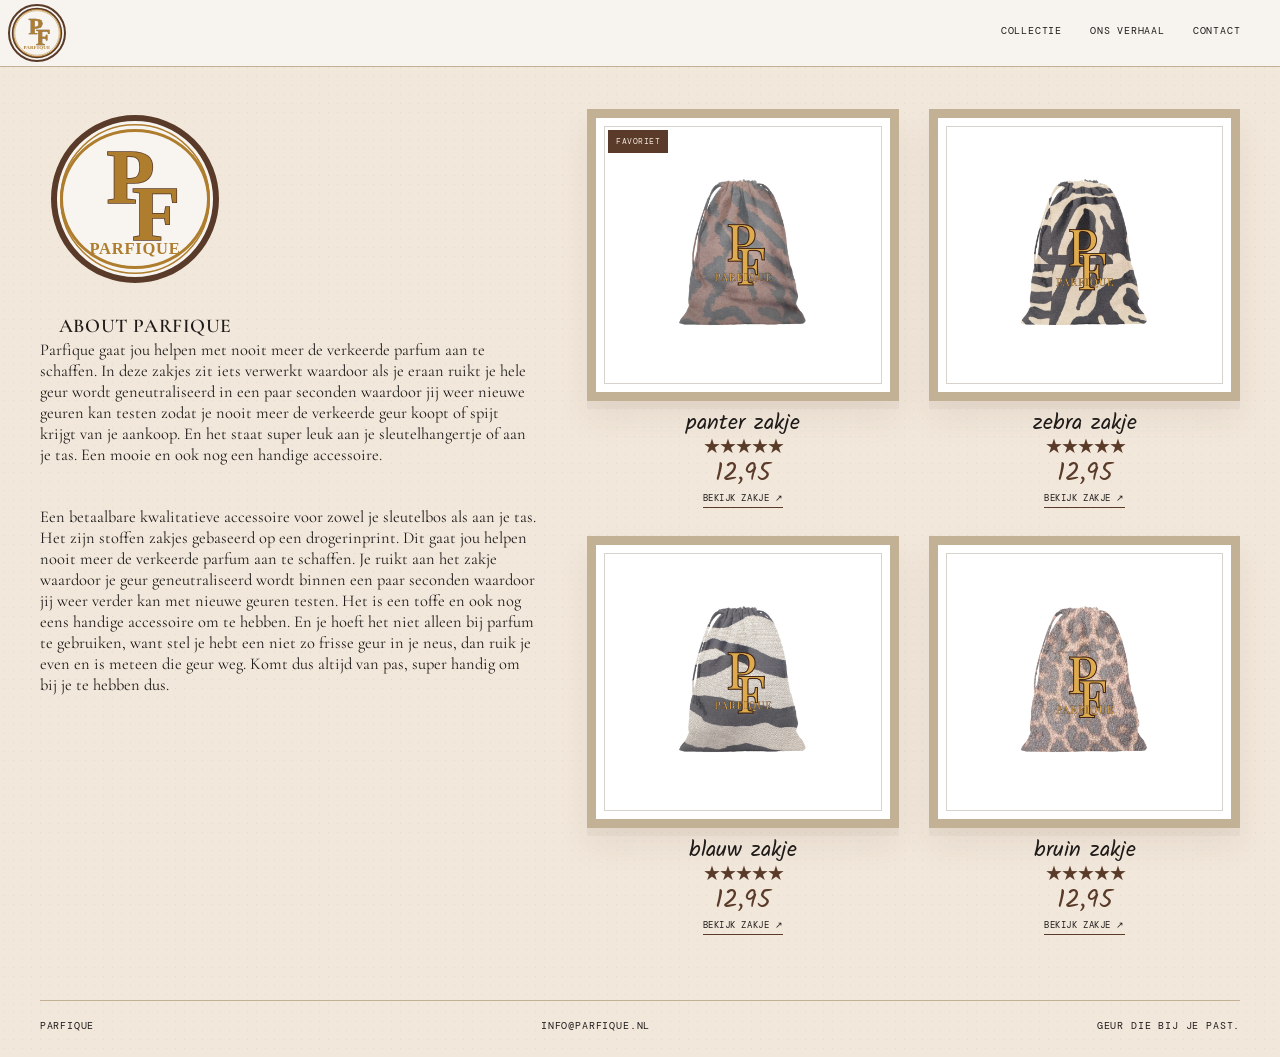
==== commit 56a9deb9: "fix" ====
--- a/index.html
+++ b/index.html
@@ -25,10 +25,10 @@
         </div>
       </section>
       <section class="products" id="producten" aria-label="Parfique geurzakjes">
-        <article class="product-card"><a href="product.html?item=panter" class="product-link" data-product="panter zakje" aria-label="Bekijk panter zakje"><div class="product-frame"><span class="product-badge">favoriet</span><div class="pouch pouch-panther"><img class="pouch-logo" src="assets/parfique-logo.svg" alt="Parfique" /></div></div><h2>panter zakje</h2><div class="rating" aria-label="5 van 5 sterren">★★★★★</div><p class="price">12,95</p><span class="card-action">bekijk zakje ↗</span></a></article>
-        <article class="product-card"><a href="product.html?item=zebra" class="product-link" data-product="zebra zakje" aria-label="Bekijk zebra zakje"><div class="product-frame"><div class="pouch pouch-zebra"><img class="pouch-logo" src="assets/parfique-logo.svg" alt="Parfique" /></div></div><h2>zebra zakje</h2><div class="rating" aria-label="5 van 5 sterren">★★★★★</div><p class="price">12,95</p><span class="card-action">bekijk zakje ↗</span></a></article>
-        <article class="product-card"><a href="product.html?item=blauw" class="product-link" data-product="blauw zakje" aria-label="Bekijk blauw zakje"><div class="product-frame"><div class="pouch pouch-blue"><img class="pouch-logo" src="assets/parfique-logo.svg" alt="Parfique" /></div></div><h2>blauw zakje</h2><div class="rating" aria-label="5 van 5 sterren">★★★★★</div><p class="price">12,95</p><span class="card-action">bekijk zakje ↗</span></a></article>
-        <article class="product-card"><a href="product.html?item=bruin" class="product-link" data-product="bruin zakje" aria-label="Bekijk bruin zakje"><div class="product-frame"><div class="pouch pouch-brown"><img class="pouch-logo" src="assets/parfique-logo.svg" alt="Parfique" /></div></div><h2>bruin zakje</h2><div class="rating" aria-label="5 van 5 sterren">★★★★★</div><p class="price">12,95</p><span class="card-action">bekijk zakje ↗</span></a></article>
+        <article class="product-card"><a href="product.html?item=panter" class="product-link" data-product="panter zakje" aria-label="Bekijk panter zakje"><div class="product-frame"><span class="product-badge">favoriet</span><img class="product-photo" src="assets/Panter.jpg" alt="Panter zakje" /></div><h2>panter zakje</h2><div class="rating" aria-label="5 van 5 sterren">★★★★★</div><p class="price">12,95</p><span class="card-action">bekijk zakje ↗</span></a></article>
+        <article class="product-card"><a href="product.html?item=zebra" class="product-link" data-product="zebra zakje" aria-label="Bekijk zebra zakje"><div class="product-frame"><img class="product-photo" src="assets/zebra.jpg" alt="Zebra zakje" /></div><h2>zebra zakje</h2><div class="rating" aria-label="5 van 5 sterren">★★★★★</div><p class="price">12,95</p><span class="card-action">bekijk zakje ↗</span></a></article>
+        <article class="product-card"><a href="product.html?item=blauw" class="product-link" data-product="blauw zakje" aria-label="Bekijk blauw zakje"><div class="product-frame"><img class="product-photo" src="assets/blauw.jpg" alt="Blauw zakje" /></div><h2>blauw zakje</h2><div class="rating" aria-label="5 van 5 sterren">★★★★★</div><p class="price">12,95</p><span class="card-action">bekijk zakje ↗</span></a></article>
+        <article class="product-card"><a href="product.html?item=bruin" class="product-link" data-product="bruin zakje" aria-label="Bekijk bruin zakje"><div class="product-frame"><img class="product-photo" src="assets/bruin.jpg" alt="Bruin zakje" /></div><h2>bruin zakje</h2><div class="rating" aria-label="5 van 5 sterren">★★★★★</div><p class="price">12,95</p><span class="card-action">bekijk zakje ↗</span></a></article>
       </section>
     </main>
     <footer class="site-footer" id="contact"><span>PARFIQUE</span><a href="mailto:info@parfique.nl">info@parfique.nl</a><span id="selection-message">Geur die bij je past.</span></footer>
--- a/styles.css
+++ b/styles.css
@@ -34,6 +34,7 @@
 .product-card { min-width: 0; text-align: center; }
 .product-frame { background: linear-gradient(135deg, #fbfaf8, #ede7df); border: 9px solid var(--frame); box-shadow: 0 8px 0 rgba(90, 59, 42, .04), 0 18px 30px rgba(90, 59, 42, .07); height: 292px; overflow: hidden; position: relative; transition: border-color .2s ease, box-shadow .2s ease; }
 .product-frame::after { border: 1px solid rgba(98, 76, 54, .25); content: ''; inset: 8px; pointer-events: none; position: absolute; }
+.product-photo { display: block; height: 100%; object-fit: cover; width: 100%; }
 .product-badge { background: var(--brown); color: var(--cream); font-family: var(--mono); font-size: .52rem; left: 12px; letter-spacing: .06em; padding: 6px 8px; position: absolute; text-transform: uppercase; top: 12px; z-index: 2; }
 .pouch { clip-path: polygon(14% 17%, 25% 8%, 75% 8%, 86% 17%, 94% 92%, 6% 92%); filter: drop-shadow(11px 13px 8px rgba(57, 41, 29, .18)); height: 250px; margin: 20px auto 0; overflow: hidden; position: relative; transform: rotate(-2deg); width: 180px; }
 .pouch::before { background: repeating-linear-gradient(90deg, rgba(255,255,255,.32) 0 3px, transparent 3px 7px); content: ''; inset: 0; mix-blend-mode: soft-light; opacity: .55; position: absolute; }
@@ -64,6 +65,7 @@
 .back-link { border-bottom: 1px solid var(--brown); padding-bottom: 5px; }
 .product-detail { align-items: center; display: grid; gap: 9vw; grid-template-columns: minmax(300px, 1fr) minmax(280px, .8fr); margin: 45px auto 0; max-width: 1000px; }
 .detail-frame { align-items: center; background: var(--paper); border: 12px solid var(--frame); display: flex; height: 480px; justify-content: center; overflow: hidden; position: relative; }
+.detail-product-image { display: block; height: 100%; object-fit: cover; width: 100%; }
 .detail-frame .pouch { height: 390px; width: 275px; }
 .detail-frame .pouch-logo { height: 150px; width: 150px; }
 .detail-copy h1 { font-size: clamp(3.6rem, 6vw, 6rem); margin: 14px 0 18px; }
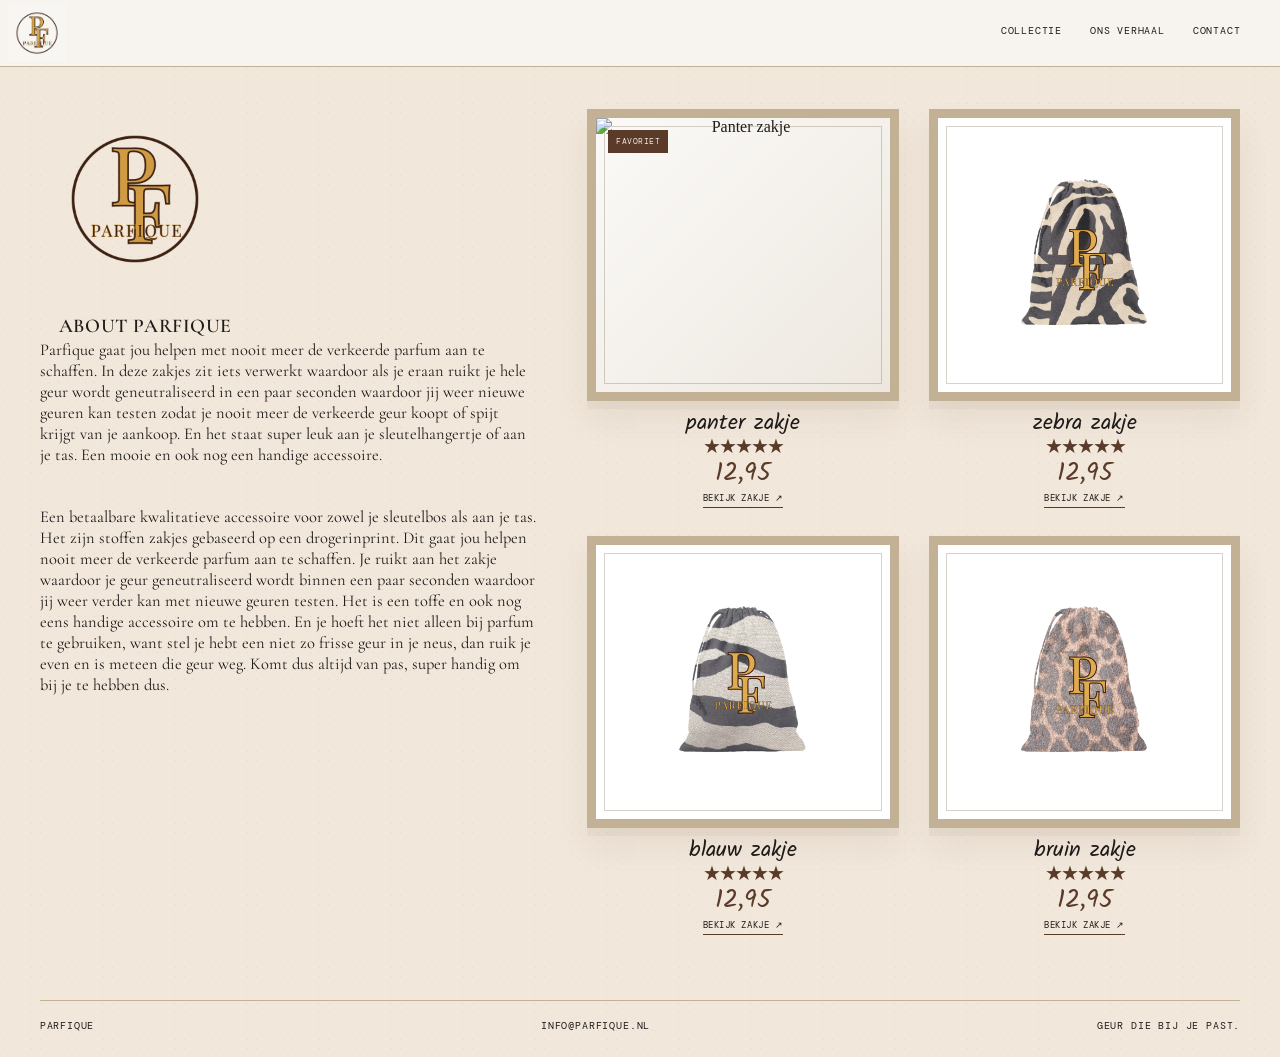
==== commit a1199ad7: "fix logo and pictures" ====
--- a/index.html
+++ b/index.html
@@ -12,12 +12,12 @@
   </head>
   <body>
     <header class="site-header">
-      <a class="logo" href="#top" aria-label="Parfique home"><img src="assets/parfique-logo.svg" alt="Parfique" /></a>
+      <a class="logo" href="#top" aria-label="Parfique home"><img src="assets/Logo.png" alt="Parfique" /></a>
       <nav class="site-nav" aria-label="Hoofdnavigatie"><a href="index.html">Collectie</a><a href="about.html">Ons verhaal</a><a href="contact.html">Contact</a></nav>
     </header>
     <main class="catalogue" id="top">
       <section class="about" aria-labelledby="about-title">
-        <div class="logo logo-large" aria-hidden="true"><img src="assets/parfique-logo.svg" alt="" /></div>
+        <div class="logo logo-large" aria-hidden="true"><img src="assets/Logo.png" alt="" /></div>
         <div class="about-copy">
           <h1 id="about-title">ABOUT PARFIQUE</h1>
           <p>Parfique gaat jou helpen met nooit meer de verkeerde parfum aan te schaffen. In deze zakjes zit iets verwerkt waardoor als je eraan ruikt je hele geur wordt geneutraliseerd in een paar seconden waardoor jij weer nieuwe geuren kan testen zodat je nooit meer de verkeerde geur koopt of spijt krijgt van je aankoop. En het staat super leuk aan je sleutelhangertje of aan je tas. Een mooie en ook nog een handige accessoire.</p>
@@ -25,10 +25,10 @@
         </div>
       </section>
       <section class="products" id="producten" aria-label="Parfique geurzakjes">
-        <article class="product-card"><a href="product.html?item=panter" class="product-link" data-product="panter zakje" aria-label="Bekijk panter zakje"><div class="product-frame"><span class="product-badge">favoriet</span><img class="product-photo" src="assets/Panter.jpg" alt="Panter zakje" /></div><h2>panter zakje</h2><div class="rating" aria-label="5 van 5 sterren">★★★★★</div><p class="price">12,95</p><span class="card-action">bekijk zakje ↗</span></a></article>
-        <article class="product-card"><a href="product.html?item=zebra" class="product-link" data-product="zebra zakje" aria-label="Bekijk zebra zakje"><div class="product-frame"><img class="product-photo" src="assets/zebra.jpg" alt="Zebra zakje" /></div><h2>zebra zakje</h2><div class="rating" aria-label="5 van 5 sterren">★★★★★</div><p class="price">12,95</p><span class="card-action">bekijk zakje ↗</span></a></article>
-        <article class="product-card"><a href="product.html?item=blauw" class="product-link" data-product="blauw zakje" aria-label="Bekijk blauw zakje"><div class="product-frame"><img class="product-photo" src="assets/blauw.jpg" alt="Blauw zakje" /></div><h2>blauw zakje</h2><div class="rating" aria-label="5 van 5 sterren">★★★★★</div><p class="price">12,95</p><span class="card-action">bekijk zakje ↗</span></a></article>
-        <article class="product-card"><a href="product.html?item=bruin" class="product-link" data-product="bruin zakje" aria-label="Bekijk bruin zakje"><div class="product-frame"><img class="product-photo" src="assets/bruin.jpg" alt="Bruin zakje" /></div><h2>bruin zakje</h2><div class="rating" aria-label="5 van 5 sterren">★★★★★</div><p class="price">12,95</p><span class="card-action">bekijk zakje ↗</span></a></article>
+        <article class="product-card"><a href="product.html?item=panter" class="product-link" data-product="panter zakje" aria-label="Bekijk panter zakje"><div class="product-frame"><span class="product-badge">favoriet</span><img class="product-photo" src="./assets/panter.jpg" alt="Panter zakje" /></div><h2>panter zakje</h2><div class="rating" aria-label="5 van 5 sterren">★★★★★</div><p class="price">12,95</p><span class="card-action">bekijk zakje ↗</span></a></article>
+        <article class="product-card"><a href="product.html?item=zebra" class="product-link" data-product="zebra zakje" aria-label="Bekijk zebra zakje"><div class="product-frame"><img class="product-photo" src="./assets/zebra.jpg" alt="Zebra zakje" /></div><h2>zebra zakje</h2><div class="rating" aria-label="5 van 5 sterren">★★★★★</div><p class="price">12,95</p><span class="card-action">bekijk zakje ↗</span></a></article>
+        <article class="product-card"><a href="product.html?item=blauw" class="product-link" data-product="blauw zakje" aria-label="Bekijk blauw zakje"><div class="product-frame"><img class="product-photo" src="./assets/blauw.jpg" alt="Blauw zakje" /></div><h2>blauw zakje</h2><div class="rating" aria-label="5 van 5 sterren">★★★★★</div><p class="price">12,95</p><span class="card-action">bekijk zakje ↗</span></a></article>
+        <article class="product-card"><a href="product.html?item=bruin" class="product-link" data-product="bruin zakje" aria-label="Bekijk bruin zakje"><div class="product-frame"><img class="product-photo" src="./assets/bruin.jpg" alt="Bruin zakje" /></div><h2>bruin zakje</h2><div class="rating" aria-label="5 van 5 sterren">★★★★★</div><p class="price">12,95</p><span class="card-action">bekijk zakje ↗</span></a></article>
       </section>
     </main>
     <footer class="site-footer" id="contact"><span>PARFIQUE</span><a href="mailto:info@parfique.nl">info@parfique.nl</a><span id="selection-message">Geur die bij je past.</span></footer>
--- a/styles.css
+++ b/styles.css
@@ -14,20 +14,14 @@
 body { background: var(--cream); background-image: radial-gradient(rgba(90, 59, 42, .08) .7px, transparent .7px); background-size: 9px 9px; color: var(--ink); margin: 0; }
 a { color: inherit; text-decoration: none; }
 .site-header { align-items: center; background: rgba(248, 245, 241, .88); border-bottom: 1px solid var(--frame); display: flex; height: 67px; justify-content: space-between; padding: 0 3.1vw 0 8px; position: sticky; top: 0; z-index: 10; }
-.logo { align-items: center; border: 2px solid var(--brown); border-radius: 50%; display: inline-flex; flex: 0 0 58px; flex-direction: column; height: 58px; justify-content: center; overflow: hidden; position: relative; width: 58px; }
-.logo::before { border: 1px solid var(--gold); border-radius: 50%; content: ''; inset: 3px; position: absolute; }
-.logo span { color: var(--gold); font-family: var(--serif); font-size: 2.2rem; font-weight: 600; letter-spacing: -.3em; line-height: .68; margin-left: -.28em; position: relative; z-index: 1; }
-.logo small { color: var(--brown); font-family: var(--serif); font-size: .42rem; letter-spacing: .04em; margin-top: 5px; position: relative; z-index: 1; }
-.logo img { display: block; height: 100%; object-fit: contain; width: 100%; }
+.logo { display: inline-flex; flex: 0 0 58px; height: 58px; width: 58px; }
+.logo img { display: block; height: 100%; mix-blend-mode: multiply; object-fit: contain; width: 100%; }
 .site-nav { display: flex; gap: 28px; font-family: var(--mono); font-size: .62rem; letter-spacing: .08em; text-transform: uppercase; }
 .site-nav a { border-bottom: 1px solid transparent; padding-bottom: 4px; }
 .site-nav a:hover, .site-nav a:focus-visible { border-color: var(--brown); color: var(--brown); }
 .catalogue { display: grid; gap: 4vw; grid-template-columns: minmax(410px, .95fr) minmax(540px, 1.25fr); margin: 0 auto; max-width: 1280px; padding: 42px 3.1vw 65px; }
 .about { padding-top: 0; }
-.logo-large { background: transparent; border: 0; border-radius: 0; flex-basis: auto; height: 180px; margin: 0 auto 25px; width: 190px; }
-.logo-large::before { border-width: 3px; inset: 20px; }
-.logo-large span { font-size: 5.5rem; }
-.logo-large small { font-size: .8rem; margin-top: 10px; }
+.logo-large { flex-basis: auto; height: 180px; margin: 0 auto 25px; width: 190px; }
 .about-copy h1 { font-family: var(--serif); font-size: 1.22rem; font-weight: 600; letter-spacing: .03em; margin: 0 0 2px 1.2rem; }
 .about-copy p { font-family: var(--serif); font-size: 1.03rem; line-height: 1.28; margin: 0 0 40px; }
 .products { display: grid; gap: 28px 30px; grid-template-columns: repeat(2, minmax(220px, 1fr)); }
